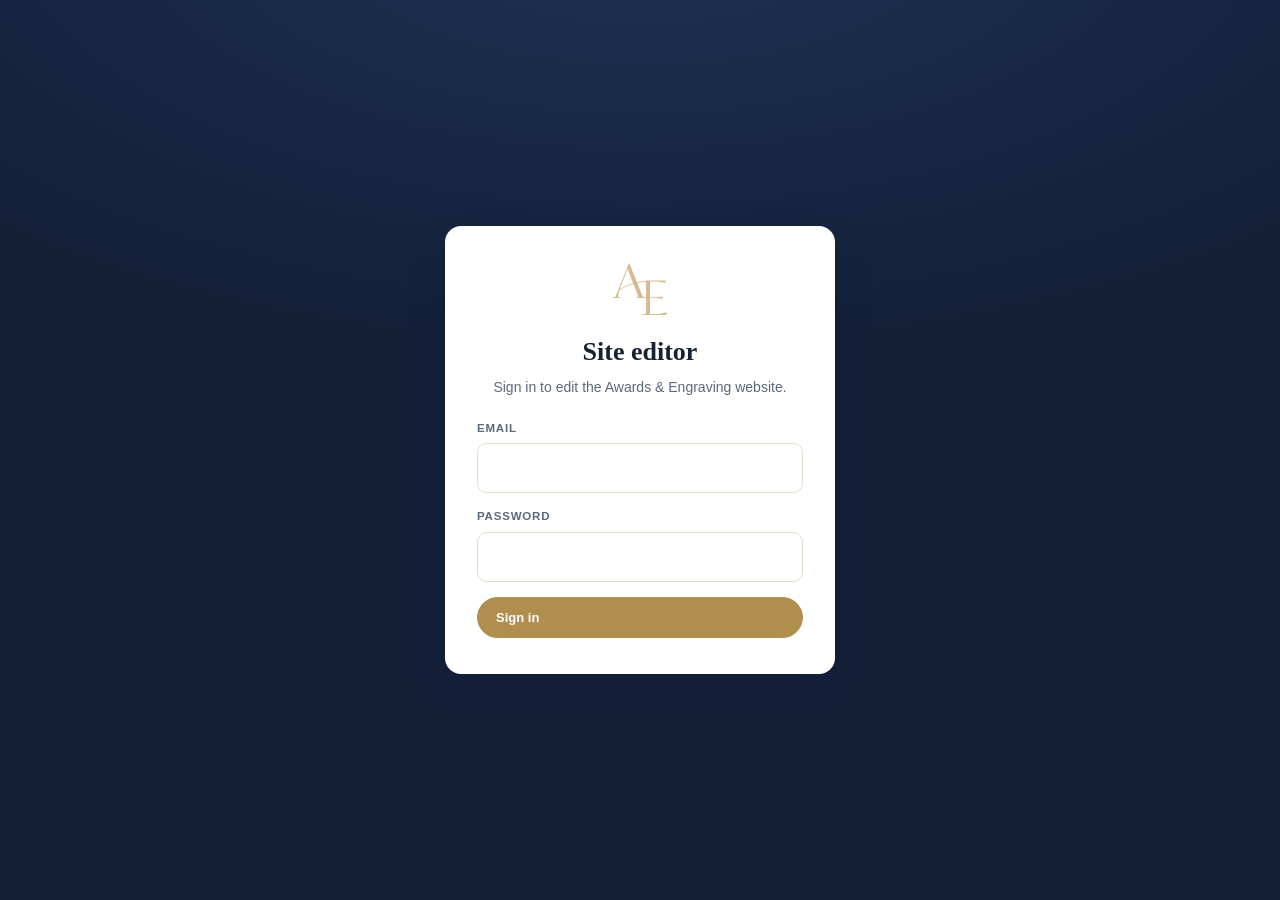
==== admin/index.html @ 7f47e7cb "Add CMS foundation — Supabase content store, admin panel, /api/quote email endpoint Ultraworked with" ====
<!DOCTYPE html>
<html lang="en">
<head>
<meta charset="UTF-8" />
<meta name="viewport" content="width=device-width, initial-scale=1.0" />
<meta name="robots" content="noindex, nofollow" />
<title>Site editor — Awards &amp; Engraving</title>
<link rel="icon" href="/assets/favicon.svg" />
<link rel="stylesheet" href="/assets/fonts.css" />
<link rel="stylesheet" href="/admin/admin.css" />
</head>
<body>

<!-- ── login ───────────────────────────────────────────────────────────── -->
<div class="login" id="loginView" hidden>
  <form class="login-card" id="loginForm">
    <img class="login-logo" src="/assets/ae-logomark-gold.svg" alt="" />
    <h1>Site editor</h1>
    <p class="muted">Sign in to edit the Awards &amp; Engraving website.</p>
    <label for="email">Email</label>
    <input id="email" type="email" autocomplete="username" required />
    <label for="password">Password</label>
    <input id="password" type="password" autocomplete="current-password" required />
    <button class="btn-gold" type="submit" id="loginBtn">Sign in</button>
    <p class="login-err" id="loginErr" hidden></p>
  </form>
</div>

<!-- ── app ─────────────────────────────────────────────────────────────── -->
<div class="app" id="appView" hidden>
  <aside class="side">
    <div class="side-brand">
      <img src="/assets/ae-logomark-gold.svg" alt="" />
      <span>Site editor</span>
    </div>
    <nav class="side-nav" id="sideNav"></nav>
    <div class="side-foot">
      <span class="avatar" id="whoInitial">?</span>
      <span class="who-wrap">
        <span class="who" id="whoAmI"></span>
        <button class="linkish" id="signOut" type="button">Sign out</button>
      </span>
    </div>
  </aside>

  <main class="main" id="main">
    <div class="loading">Loading…</div>
  </main>
</div>

<div class="toasts" id="toasts" aria-live="polite"></div>

<script src="/site-config.js"></script>
<script src="/admin/icons.js"></script>
<script src="/admin/verses.js"></script>
<script src="/admin/crop.js"></script>
<script src="/admin/admin.js"></script>
</body>
</html>
---- assets/fonts.css ----
/* Awards & Engraving — self-hosted webfonts (brand-substitute set)
   IvyPresto Display -> Cormorant Garamond | Centra No2 -> Inter | Pitch -> Space Grotesk */

@font-face{font-family:'Cormorant Garamond';font-style:italic;font-weight:500;font-display:swap;src:url('/assets/fonts/cormorantgaramond-500-i.woff2') format('woff2')}
@font-face{font-family:'Cormorant Garamond';font-style:italic;font-weight:600;font-display:swap;src:url('/assets/fonts/cormorantgaramond-600-i.woff2') format('woff2')}
@font-face{font-family:'Cormorant Garamond';font-style:normal;font-weight:400;font-display:swap;src:url('/assets/fonts/cormorantgaramond-400.woff2') format('woff2')}
@font-face{font-family:'Cormorant Garamond';font-style:normal;font-weight:500;font-display:swap;src:url('/assets/fonts/cormorantgaramond-500.woff2') format('woff2')}
@font-face{font-family:'Cormorant Garamond';font-style:normal;font-weight:600;font-display:swap;src:url('/assets/fonts/cormorantgaramond-600.woff2') format('woff2')}
@font-face{font-family:'Inter';font-style:normal;font-weight:400;font-display:swap;src:url('/assets/fonts/inter-400.woff2') format('woff2')}
@font-face{font-family:'Inter';font-style:normal;font-weight:500;font-display:swap;src:url('/assets/fonts/inter-500.woff2') format('woff2')}
@font-face{font-family:'Inter';font-style:normal;font-weight:600;font-display:swap;src:url('/assets/fonts/inter-600.woff2') format('woff2')}
@font-face{font-family:'Inter';font-style:normal;font-weight:700;font-display:swap;src:url('/assets/fonts/inter-700.woff2') format('woff2')}
@font-face{font-family:'Space Grotesk';font-style:normal;font-weight:400;font-display:swap;src:url('/assets/fonts/spacegrotesk-400.woff2') format('woff2')}
@font-face{font-family:'Space Grotesk';font-style:normal;font-weight:500;font-display:swap;src:url('/assets/fonts/spacegrotesk-500.woff2') format('woff2')}
@font-face{font-family:'Space Grotesk';font-style:normal;font-weight:600;font-display:swap;src:url('/assets/fonts/spacegrotesk-600.woff2') format('woff2')}
@font-face{font-family:'Space Grotesk';font-style:normal;font-weight:700;font-display:swap;src:url('/assets/fonts/spacegrotesk-700.woff2') format('woff2')}
---- admin/admin.css ----
/* Awards & Engraving — site editor.
   Plain CSS, no build. Light UI on purpose: this is used in daylight in a shop,
   where the dark marketing palette is hard to read for long stretches. */
:root{
  --navy:#132038; --navy-2:#1b2b48; --gold:#b08e4e; --gold-2:#d3b878;
  --ink:#182231; --ink-soft:#5d6879; --ink-mute:#8b95a5;
  --line:#e3ddcf; --line-2:#f0ebe0; --paper:#faf8f3; --card:#fff;
  --ok:#2e7d5b; --warn:#a4681c; --err:#b3402e;
  --serif:"Zodiak",Georgia,serif; --sans:"General Sans",-apple-system,BlinkMacSystemFont,sans-serif;
  --sh:0 1px 2px rgba(19,32,56,.05),0 6px 20px rgba(19,32,56,.06);
  --sh-lg:0 2px 4px rgba(19,32,56,.06),0 18px 42px rgba(19,32,56,.10);
}
*{box-sizing:border-box;margin:0;padding:0}
body{font-family:var(--sans);background:var(--paper);color:var(--ink);line-height:1.5;-webkit-font-smoothing:antialiased}
button,input,select,textarea{font:inherit;color:inherit}
[hidden]{display:none!important}
.ic{width:18px;height:18px;flex:0 0 auto}

/* ---------------- login ---------------- */
.login{min-height:100dvh;display:grid;place-items:center;padding:24px;
  background:radial-gradient(120% 80% at 50% -10%,#1e3252 0%,var(--navy) 60%)}
.login-card{width:100%;max-width:390px;background:var(--card);border-radius:16px;padding:36px 32px;box-shadow:var(--sh-lg);display:flex;flex-direction:column}
.login-logo{width:54px;height:54px;object-fit:contain;margin:0 auto 16px}
.login-card h1{font-family:var(--serif);font-size:26px;text-align:center}
.login-card .muted{text-align:center;color:var(--ink-soft);font-size:14px;margin:6px 0 22px}
.login-card label{font-size:11.5px;font-weight:600;letter-spacing:.07em;text-transform:uppercase;color:var(--ink-soft);margin-bottom:6px}
.login-card input{border:1px solid var(--line);border-radius:10px;padding:12px 13px;margin-bottom:15px;background:#fff}
.login-card input:focus{outline:2px solid var(--gold-2);outline-offset:1px;border-color:var(--gold)}
.login-err{margin-top:12px;color:var(--err);font-size:13.5px;text-align:center}

/* ---------------- shell ---------------- */
.app{display:grid;grid-template-columns:250px 1fr;min-height:100dvh}
.side{background:var(--navy);color:#f0e7d3;display:flex;flex-direction:column;padding:18px 12px;position:sticky;top:0;height:100dvh}
.side-brand{display:flex;align-items:center;gap:10px;padding:6px 8px 16px;font-family:var(--serif);font-size:16.5px}
.side-brand img{width:30px;height:30px;object-fit:contain}
.side-nav{display:flex;flex-direction:column;gap:1px;flex:1;overflow-y:auto}
.side-nav .grp{font-size:10px;letter-spacing:.15em;text-transform:uppercase;color:rgba(240,231,211,.4);padding:16px 10px 6px}
.side-nav button{display:flex;align-items:center;gap:10px;text-align:left;background:none;border:0;
  color:rgba(240,231,211,.82);padding:9px 10px;border-radius:9px;cursor:pointer;font-size:13.5px;transition:.15s}
.side-nav button .ic{opacity:.75}
.side-nav button:hover{background:rgba(255,255,255,.07);color:#fff}
.side-nav button:hover .ic{opacity:1}
.side-nav button[aria-current="true"]{background:var(--gold);color:var(--navy);font-weight:600}
.side-nav button[aria-current="true"] .ic{opacity:1}
.side-foot{border-top:1px solid rgba(255,255,255,.12);padding-top:12px;margin-top:8px;display:flex;align-items:center;gap:10px}
.avatar{flex:0 0 34px;width:34px;height:34px;border-radius:50%;background:var(--gold);color:var(--navy);
  display:grid;place-items:center;font-family:var(--serif);font-weight:700;font-size:15px}
.who-wrap{min-width:0;display:flex;flex-direction:column}
.who{font-size:11.5px;color:rgba(240,231,211,.62);overflow:hidden;text-overflow:ellipsis;white-space:nowrap}
.linkish{background:none;border:0;color:var(--gold-2);cursor:pointer;font-size:12.5px;text-align:left;padding:0;text-decoration:underline}
.main{min-width:0;display:flex;flex-direction:column}
.loading{padding:40px;color:var(--ink-soft)}

/* ---------------- dashboard ---------------- */
.dash-top{display:flex;align-items:center;justify-content:space-between;gap:26px;flex-wrap:wrap;
  padding:30px 30px 26px;background:linear-gradient(135deg,var(--navy) 0%,var(--navy-2) 100%);color:#f0e7d3}
.dash-hello .eyebrow-sm{font-size:11px;letter-spacing:.16em;text-transform:uppercase;color:var(--gold-2);margin-bottom:4px}
.dash-hello h1{font-family:var(--serif);font-size:34px;line-height:1.1}
.dash-hello .signed{display:flex;align-items:center;gap:7px;font-size:12.5px;color:rgba(240,231,211,.66);margin-top:8px}
.dash-hello .signed b{color:#f0e7d3;font-weight:600}
.dash-hello .dot{width:7px;height:7px;border-radius:50%;background:#5ad19a;box-shadow:0 0 0 3px rgba(90,209,154,.2)}
.verse{max-width:390px;border-left:2px solid var(--gold);padding:4px 0 4px 16px}
.verse blockquote{font-family:var(--serif);font-style:italic;font-size:15px;line-height:1.5;color:rgba(240,231,211,.9)}
.verse figcaption{font-size:11.5px;letter-spacing:.1em;text-transform:uppercase;color:var(--gold-2);margin-top:8px}

.dash-pad{padding:22px 30px 0}
.dash-h{font-family:var(--serif);font-size:16px;margin-bottom:12px;display:flex;align-items:center;gap:8px;color:var(--ink)}
.dash-h .ic{width:16px;height:16px;color:var(--gold)}
.dash-search{width:100%;display:flex;align-items:center;gap:11px;background:var(--card);border:1px solid var(--line);
  border-radius:12px;padding:14px 16px;cursor:pointer;color:var(--ink-soft);font-size:14.5px;box-shadow:var(--sh);transition:.18s}
.dash-search:hover{border-color:var(--gold);color:var(--ink)}
.dash-search .ic{color:var(--gold)}
.dash-search span{flex:1;text-align:left}
.dash-search kbd{font-family:var(--sans);font-size:11px;border:1px solid var(--line);border-radius:6px;padding:3px 7px;color:var(--ink-mute);background:var(--paper)}

.quick{display:grid;grid-template-columns:repeat(auto-fit,minmax(220px,1fr));gap:12px}
.quick-card{display:flex;align-items:center;gap:12px;background:var(--card);border:1px solid var(--line);border-radius:12px;
  padding:14px;cursor:pointer;text-align:left;box-shadow:var(--sh);transition:.18s}
.quick-card:hover{border-color:var(--gold);transform:translateY(-2px);box-shadow:var(--sh-lg)}
.quick-ic{flex:0 0 38px;width:38px;height:38px;border-radius:10px;display:grid;place-items:center}
.quick-tx{display:flex;flex-direction:column;min-width:0}
.quick-tx b{font-size:13.5px}
.quick-tx small{font-size:11.5px;color:var(--ink-soft)}
.tint-sky{background:#e4f1fb;color:#2b6ea8}
.tint-amber{background:#fdf2df;color:#a4681c}
.tint-green{background:#e5f3ec;color:#2e7d5b}
.tint-violet{background:#eeeafc;color:#5b46a8}
.tint-red{background:#fbe9e6;color:#b3402e}

.cards{display:grid;grid-template-columns:repeat(auto-fill,minmax(216px,1fr));gap:12px}
.card{border:1px solid var(--line);border-radius:14px;background:var(--card);padding:16px;text-align:left;cursor:pointer;box-shadow:var(--sh);transition:.18s}
.card:hover{border-color:var(--gold);transform:translateY(-2px);box-shadow:var(--sh-lg)}
.card-top{display:flex;align-items:center;justify-content:space-between;margin-bottom:11px}
.card-ic{width:36px;height:36px;border-radius:10px;background:rgba(176,142,78,.12);color:var(--gold);display:grid;place-items:center}
.card-go{width:15px;height:15px;color:var(--ink-mute)}
.card:hover .card-go{color:var(--gold)}
.card h4{font-family:var(--serif);font-size:16px;margin-bottom:3px}
.card p{font-size:12.5px;color:var(--ink-soft);line-height:1.45}
.card-path{display:inline-block;margin-top:9px;font-size:11px;color:var(--ink-mute);background:var(--paper);border:1px solid var(--line-2);border-radius:5px;padding:2px 6px}

.dash-two{display:grid;grid-template-columns:1fr 1fr;gap:22px;padding-bottom:40px}
.panel{list-style:none;border:1px solid var(--line);border-radius:14px;background:var(--card);overflow:hidden;box-shadow:var(--sh)}
.panel li{display:flex;gap:11px;align-items:flex-start;padding:12px 14px;border-top:1px solid var(--line-2);font-size:13px}
.panel li:first-child{border-top:0}
.panel li b{font-size:13px;display:block}
.panel li p{font-size:12px;color:var(--ink-soft);margin-top:1px}
.panel .when{margin-left:auto;font-size:11.5px;color:var(--ink-mute);white-space:nowrap}
.act-ic{flex:0 0 28px;width:28px;height:28px;border-radius:8px;display:grid;place-items:center}
.act-ic .ic{width:15px;height:15px}

/* ---------------- page header ---------------- */
.head{display:flex;align-items:flex-start;justify-content:space-between;gap:18px;padding:20px 28px 16px;border-bottom:1px solid var(--line-2);background:var(--card)}
.crumb{font-size:11.5px;color:var(--ink-mute);margin-bottom:5px}
.crumb a{color:var(--ink-soft);text-decoration:none}
.crumb a:hover{color:var(--gold)}
.crumb .sep{margin:0 6px}
.head h2{font-family:var(--serif);font-size:23px;line-height:1.2}
.head p{color:var(--ink-soft);font-size:13px;margin-top:4px;max-width:64ch}
.head-actions{display:flex;align-items:center;gap:10px;flex:0 0 auto}
.status{font-size:12.5px;color:var(--ink-soft);white-space:nowrap}
.status.dirty{color:var(--warn);font-weight:600}
.status.saved{color:var(--ok);font-weight:600}

.btn-gold{display:inline-flex;align-items:center;gap:7px;background:var(--gold);color:#fff;border:1px solid var(--gold);
  border-radius:100px;padding:10px 18px;font-weight:700;font-size:13px;cursor:pointer;transition:.2s}
.btn-gold:hover:not(:disabled){background:#c39c58}
.btn-gold:disabled{opacity:.4;cursor:not-allowed}
.btn-line{display:inline-flex;align-items:center;gap:7px;background:#fff;color:var(--ink);border:1px solid var(--line);border-radius:100px;padding:9px 15px;font-size:13px;cursor:pointer}
.btn-line:hover{border-color:var(--gold)}
.btn-sm{padding:6px 12px;font-size:12px;border-radius:8px}
.icobtn{display:grid;place-items:center;width:32px;height:32px;border:1px solid var(--line);background:#fff;border-radius:8px;cursor:pointer;color:var(--ink-soft)}
.icobtn:hover{border-color:var(--gold);color:var(--gold)}
.icobtn.on{background:var(--navy);border-color:var(--navy);color:var(--gold-2)}

/* ---------------- two-pane editor ---------------- */
.split{display:grid;grid-template-columns:minmax(0,470px) minmax(0,1fr);flex:1;min-height:0}
.pane-form{overflow-y:auto;padding:20px 24px 80px;border-right:1px solid var(--line-2);max-height:calc(100dvh - 96px)}
.pane-prev{position:relative;background:#eae4d7;display:flex;flex-direction:column;min-width:0}
.prev-bar{display:flex;align-items:center;gap:8px;padding:8px 12px;border-bottom:1px solid var(--line);background:var(--card)}
.prev-bar strong{font-size:13px}
.prev-bar .follow{font-size:11.5px;color:var(--gold);font-weight:600}
.prev-bar .sp{flex:1}
/* Absolutely positioned so a 1280px iframe cannot inflate its own container and
   defeat the width measurement used to scale it. */
.prev-wrap{position:relative;flex:1;overflow:hidden}
.prev-frame{position:absolute;top:16px;left:50%;background:#fff;box-shadow:var(--sh-lg);border:1px solid var(--line);transform-origin:top center}
.prev-frame iframe{border:0;display:block}

.sec{margin-bottom:22px;border:1px solid var(--line-2);border-radius:12px;background:var(--card);padding:14px;box-shadow:var(--sh)}
.sec h3{font-family:var(--serif);font-size:15.5px;margin-bottom:12px;display:flex;align-items:center;gap:8px}
.sec h3 .ic{width:15px;height:15px;color:var(--gold)}
.sec h3 .cnt{margin-left:auto;font-family:var(--sans);font-size:11px;font-weight:600;color:var(--ink-mute);background:var(--paper);border:1px solid var(--line-2);border-radius:100px;padding:2px 8px}

.field{margin-bottom:14px;padding-bottom:12px;border-bottom:1px dashed var(--line-2)}
.field:last-child{margin-bottom:0;padding-bottom:0;border-bottom:0}
.field label{display:block;font-size:11.5px;font-weight:600;letter-spacing:.04em;color:var(--ink-soft);margin-bottom:5px}
.field .sub{display:flex;align-items:center;gap:6px;font-size:11.5px;color:var(--ink-mute);margin-top:6px}
.field .sub .ic{width:13px;height:13px}
.field input[type=text],.field textarea{width:100%;border:1px solid var(--line);border-radius:9px;padding:9px 11px;background:#fff;font-size:13.5px}
.field textarea{min-height:84px;resize:vertical;line-height:1.6}
.field input:focus,.field textarea:focus{outline:2px solid var(--gold-2);outline-offset:1px;border-color:var(--gold)}
.count{float:right;font-size:10.5px;color:var(--ink-mute);font-weight:400;letter-spacing:0}
.hint{font-size:12.5px;color:var(--ink-soft);margin-bottom:14px}
.peek{display:inline-flex;align-items:center;gap:5px;margin-top:7px;background:none;border:0;color:var(--ink-mute);font-size:11.5px;cursor:pointer;padding:0}
.peek .ic{width:13px;height:13px}
.peek:hover{color:var(--gold)}

.rt-tools{display:flex;flex-wrap:wrap;gap:4px;border:1px solid var(--line);border-bottom:0;border-radius:9px 9px 0 0;padding:5px;background:#fbf9f4}
.rt-tools button{background:#fff;border:1px solid var(--line);border-radius:6px;min-width:28px;height:26px;padding:0 7px;cursor:pointer;font-size:12px}
.rt-tools button:hover{border-color:var(--gold)}
.rt{border:1px solid var(--line);border-radius:0 0 9px 9px;padding:11px;min-height:110px;background:#fff;line-height:1.6;font-size:13.5px}
.rt:focus{outline:2px solid var(--gold-2);outline-offset:1px}
.rt p{margin:0 0 .6em}.rt h2,.rt h3{font-family:var(--serif);margin:.4em 0 .25em}
.rt ul,.rt ol{margin:0 0 .6em 1.2em}

.img-slot{display:flex;gap:12px;align-items:flex-start;border:1px solid var(--line);border-radius:10px;padding:10px;background:#fff}
.img-thumb{flex:0 0 84px;width:84px;height:84px;border-radius:8px;object-fit:cover;background:var(--line-2);border:1px solid var(--line)}
.img-side{flex:1;min-width:0;font-size:12px}
.prog{height:5px;background:var(--line-2);border-radius:3px;overflow:hidden;margin-top:8px}
.prog i{display:block;height:100%;background:var(--gold);width:0;transition:width .2s}

/* ---------------- lists ---------------- */
.rows{display:flex;flex-direction:column;gap:9px}
.row{border:1px solid var(--line);border-radius:11px;background:#fff;box-shadow:var(--sh)}
.row-top{display:flex;align-items:center;gap:10px;padding:11px 12px;cursor:pointer}
.row-top b{font-size:13.5px}
.row-top .meta{font-size:12px;color:var(--ink-soft)}
.row-top .sp{flex:1}
.av{flex:0 0 28px;width:28px;height:28px;border-radius:50%;color:#fff;display:grid;place-items:center;font-family:var(--serif);font-weight:700;font-size:13px}
.row-body{border-top:1px solid var(--line-2);padding:13px}
.checks{display:flex;flex-direction:column;gap:7px;margin:10px 0}
.checks label{display:flex;align-items:center;gap:8px;font-size:13px;color:var(--ink)}
.rowacts{display:flex;gap:8px;margin-top:6px}
.pill{display:inline-flex;align-items:center;gap:5px;font-size:10.5px;font-weight:700;letter-spacing:.05em;text-transform:uppercase;padding:3px 9px;border-radius:100px;border:1px solid var(--line)}
.pill .ic{width:12px;height:12px}
.pill.on{background:#e8f3ec;border-color:#bcdcc9;color:var(--ok)}
.pill.off{background:#f3f0e9;color:var(--ink-mute)}
.pill.feat{background:#fdf3e0;border-color:#e8d3a6;color:var(--warn)}

/* ---------------- ⌘K palette ---------------- */
.pal-overlay{position:fixed;inset:0;background:rgba(19,32,56,.42);backdrop-filter:blur(3px);display:grid;place-items:start center;padding-top:12vh;z-index:80}
.pal{width:min(560px,92vw);background:#fff;border-radius:14px;box-shadow:var(--sh-lg);overflow:hidden}
.pal-in{display:flex;align-items:center;gap:10px;padding:14px 16px;border-bottom:1px solid var(--line-2)}
.pal-in .ic{color:var(--gold)}
.pal-in input{flex:1;border:0;outline:0;font-size:15px}
.pal-list{max-height:52vh;overflow-y:auto;padding:6px}
.pal-row{width:100%;display:flex;align-items:center;gap:11px;background:none;border:0;padding:10px 11px;border-radius:9px;cursor:pointer;text-align:left}
.pal-row:hover,.pal-row:focus{background:var(--paper)}
.pal-row .ic{color:var(--gold)}
.pal-row b{display:block;font-size:13.5px}
.pal-row small{font-size:11.5px;color:var(--ink-soft)}

/* ---------------- toasts ---------------- */
.toasts{position:fixed;right:16px;bottom:16px;display:flex;flex-direction:column;gap:8px;z-index:90}
.toast{display:flex;align-items:center;gap:9px;background:var(--navy);color:#f0e7d3;padding:11px 15px;border-radius:11px;box-shadow:var(--sh-lg);font-size:13.5px;max-width:400px}
.toast .ic{color:#5ad19a}
.toast.err{background:var(--err)}
.toast.err .ic{color:#fff}
.toast a{color:var(--gold-2);margin-left:auto;white-space:nowrap}

@media (max-width:1100px){ .dash-two{grid-template-columns:1fr} }
@media (max-width:900px){
  .app{grid-template-columns:1fr}
  .side{position:static;height:auto;flex-direction:row;align-items:center;gap:8px;padding:10px;overflow-x:auto}
  .side-brand{padding:0 8px 0 0}.side-brand span{display:none}
  .side-nav{flex-direction:row;flex:1;overflow-x:auto}
  .side-nav .grp{display:none}
  .side-nav button span{display:none}
  .side-nav button{padding:9px}
  .side-foot{border:0;margin:0;padding:0}.who-wrap{display:none}
  .split{grid-template-columns:1fr}
  .pane-form{max-height:none;border-right:0}
  .pane-prev{display:none}
  .dash-top{padding:20px}
  .dash-hello h1{font-size:26px}
}

/* ---------------- crop dialog ---------------- */
.crop-overlay{position:fixed;inset:0;background:rgba(19,32,56,.55);backdrop-filter:blur(3px);display:grid;place-items:center;z-index:95;padding:20px}
.crop-box{background:#fff;border-radius:16px;box-shadow:var(--sh-lg);padding:22px;max-width:min(560px,94vw)}
.crop-box h3{font-family:var(--serif);font-size:19px;margin-bottom:4px}
.crop-hint{font-size:12.5px;color:var(--ink-soft);margin-bottom:14px}
.crop-canvas{display:block;margin:0 auto;border-radius:10px;cursor:grab;background:var(--paper);max-width:100%}
.crop-canvas:active{cursor:grabbing}
.crop-tools{display:flex;align-items:center;gap:10px;margin:14px 0 4px;font-size:12px;color:var(--ink-soft)}
.crop-zoom{flex:1;accent-color:var(--gold)}
.crop-acts{display:flex;justify-content:flex-end;gap:9px;margin-top:14px}
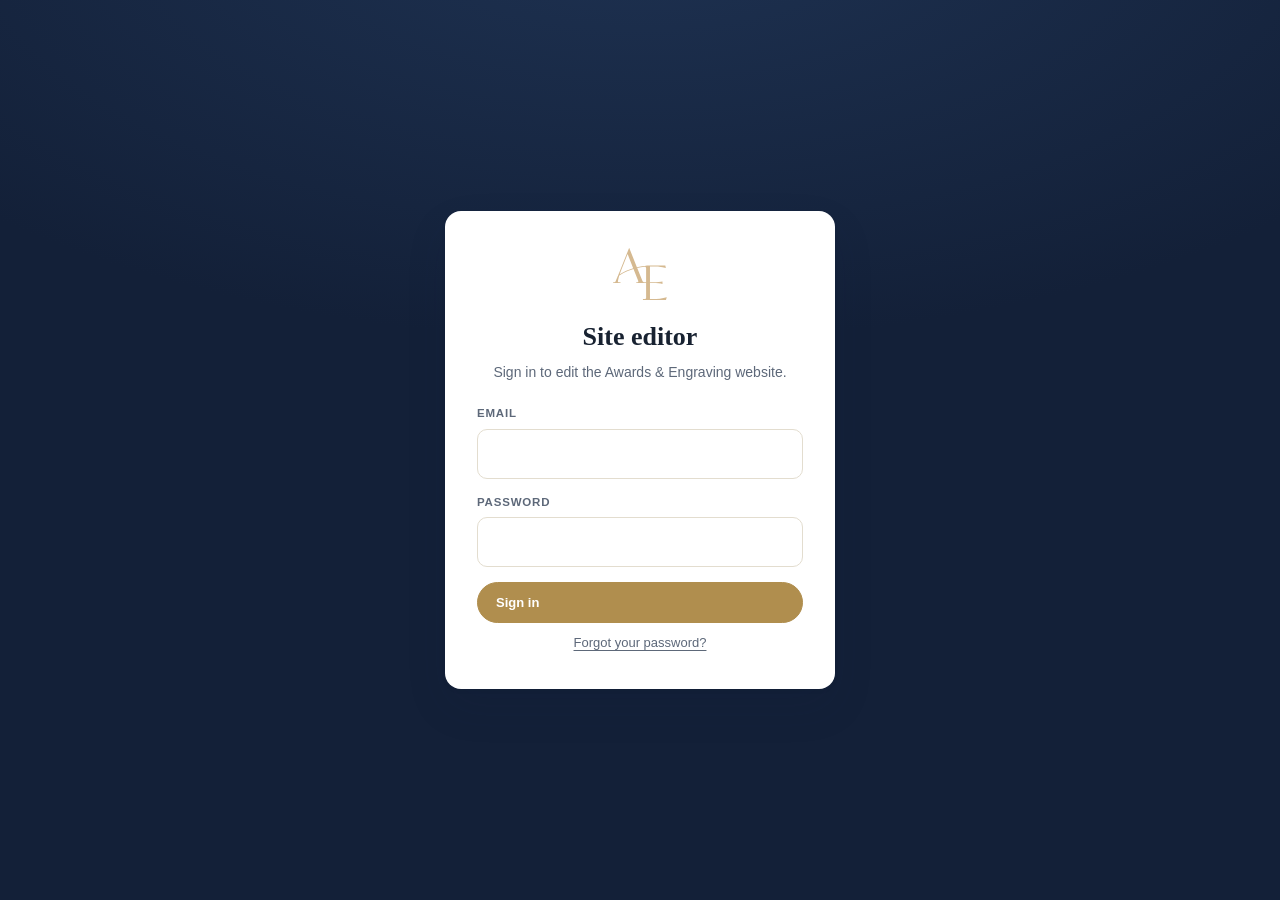
==== commit 3dd54ebe: "Client self-management: portfolio, services, categories and vendors The client could reword the site" ====
--- a/admin/index.html
+++ b/admin/index.html
@@ -22,7 +22,24 @@
     <label for="password">Password</label>
     <input id="password" type="password" autocomplete="current-password" required />
     <button class="btn-gold" type="submit" id="loginBtn">Sign in</button>
+    <button class="login-link" type="button" id="forgotBtn">Forgot your password?</button>
     <p class="login-err" id="loginErr" hidden></p>
+    <p class="login-ok" id="loginOk" hidden></p>
+  </form>
+
+  <!-- Shown when arriving from a reset email (Supabase puts a recovery token
+       in the URL fragment). Lets the user set a new password without us ever
+       seeing it. -->
+  <form class="login-card" id="resetForm" hidden>
+    <img class="login-logo" src="/assets/ae-logomark-gold.svg" alt="" />
+    <h1>Choose a password</h1>
+    <p class="muted">Pick something you'll remember — at least 8 characters.</p>
+    <label for="newPass">New password</label>
+    <input id="newPass" type="password" autocomplete="new-password" minlength="8" required />
+    <label for="newPass2">Type it again</label>
+    <input id="newPass2" type="password" autocomplete="new-password" minlength="8" required />
+    <button class="btn-gold" type="submit" id="resetBtn">Save password</button>
+    <p class="login-err" id="resetErr" hidden></p>
   </form>
 </div>
 
@@ -51,6 +68,7 @@
 <div class="toasts" id="toasts" aria-live="polite"></div>
 
 <script src="/site-config.js"></script>
+<script src="/assets/sentry.js"></script>
 <script src="/admin/icons.js"></script>
 <script src="/admin/verses.js"></script>
 <script src="/admin/crop.js"></script>
--- a/admin/admin.css
+++ b/admin/admin.css
@@ -34,7 +34,21 @@
 .side-brand{display:flex;align-items:center;gap:10px;padding:6px 8px 16px;font-family:var(--serif);font-size:16.5px}
 .side-brand img{width:30px;height:30px;object-fit:contain}
 .side-nav{display:flex;flex-direction:column;gap:1px;flex:1;overflow-y:auto}
-.side-nav .grp{font-size:10px;letter-spacing:.15em;text-transform:uppercase;color:rgba(240,231,211,.4);padding:16px 10px 6px}
+/* Group headings are the map of the whole panel — at 10px/40% they were
+   effectively invisible and people scanned straight past them into the wrong
+   section. Bigger, brighter, in the brand gold, with a rule above so each
+   group reads as its own block rather than more list items. */
+.side-nav .grp{
+  font-size:11.5px;
+  font-weight:700;
+  letter-spacing:.16em;
+  text-transform:uppercase;
+  color:var(--gold);
+  padding:9px 10px 7px;
+  margin-top:16px;
+  border-top:1px solid rgba(255,255,255,.13);
+}
+.side-nav .grp:first-of-type{margin-top:10px}
 .side-nav button{display:flex;align-items:center;gap:10px;text-align:left;background:none;border:0;
   color:rgba(240,231,211,.82);padding:9px 10px;border-radius:9px;cursor:pointer;font-size:13.5px;transition:.15s}
 .side-nav button .ic{opacity:.75}
@@ -224,7 +238,14 @@
   .side{position:static;height:auto;flex-direction:row;align-items:center;gap:8px;padding:10px;overflow-x:auto}
   .side-brand{padding:0 8px 0 0}.side-brand span{display:none}
   .side-nav{flex-direction:row;flex:1;overflow-x:auto}
-  .side-nav .grp{display:none}
+  /* Nav is a horizontal icon strip here — the heading text won't fit, but the
+     grouping still should, so it becomes a vertical divider instead. */
+  .side-nav .grp{
+    font-size:0; padding:0; margin:0 4px;
+    border-top:0; border-left:1px solid rgba(255,255,255,.16);
+    align-self:stretch;
+  }
+  .side-nav .grp:first-of-type{border-left:0;margin:0}
   .side-nav button span{display:none}
   .side-nav button{padding:9px}
   .side-foot{border:0;margin:0;padding:0}.who-wrap{display:none}
@@ -245,3 +266,159 @@
 .crop-tools{display:flex;align-items:center;gap:10px;margin:14px 0 4px;font-size:12px;color:var(--ink-soft)}
 .crop-zoom{flex:1;accent-color:var(--gold)}
 .crop-acts{display:flex;justify-content:flex-end;gap:9px;margin-top:14px}
+
+/* ---- Portfolio pictures --------------------------------------------------
+   A card grid rather than a list: the photo *is* the row. The old layout put a
+   36px thumbnail on the left and the status pills hard right, leaving a wide
+   dead band across the middle of every row and making a picture manager read
+   like a spreadsheet. */
+.pf-grid{
+  display:grid; gap:16px;
+  grid-template-columns:repeat(auto-fill,minmax(190px,1fr));
+  align-items:start;
+}
+.pf-card{
+  border:1px solid var(--line);
+  border-radius:12px; overflow:hidden;
+  background:var(--card); box-shadow:var(--sh);
+  transition:border-color .15s,transform .15s;
+}
+.pf-card:hover{border-color:var(--gold);transform:translateY(-2px)}
+.pf-card.is-hidden .pf-shot img{opacity:.35;filter:grayscale(1)}
+
+/* Selected card takes the full grid width and reveals the editor beneath. */
+.pf-card.is-open{grid-column:1/-1;transform:none;border-color:var(--gold)}
+.pf-card.is-open .pf-head{display:flex;align-items:center;gap:14px;text-align:left}
+.pf-card.is-open .pf-shot{width:96px;flex:none}
+.pf-card.is-open .pf-cap{padding:0}
+
+.pf-head{
+  display:block; width:100%; padding:0; margin:0;
+  background:none; border:0; color:inherit; font:inherit;
+  cursor:pointer; text-align:left;
+}
+.pf-shot{position:relative;display:block}
+.pf-shot img{
+  width:100%; aspect-ratio:4/5; object-fit:cover; display:block;
+  background:var(--line-2);
+}
+.pf-badges{position:absolute;top:8px;left:8px;display:flex;flex-wrap:wrap;gap:5px}
+.pf-badge{
+  font-size:9.5px;font-weight:700;letter-spacing:.08em;text-transform:uppercase;
+  padding:3px 7px;border-radius:100px;backdrop-filter:blur(4px);
+}
+.pf-badge.feat{background:rgba(176,142,78,.92);color:#132038}
+.pf-badge.off{background:rgba(19,32,56,.88);color:#f0e7d3}
+.pf-cap{padding:9px 10px 11px;display:flex;flex-direction:column;gap:2px}
+.pf-cap b{font-size:13.5px;font-weight:700;color:var(--ink);line-height:1.25}
+.pf-cap span{font-size:12px;color:var(--ink-soft)}
+
+.pf-body{padding:0 14px 14px;border-top:1px solid var(--line)}
+.pf-form{display:grid;grid-template-columns:180px 1fr;gap:18px;padding-top:14px}
+@media (max-width:700px){.pf-form{grid-template-columns:1fr}}
+.pf-form-fields{display:flex;flex-direction:column;gap:10px}
+.pf-preview{
+  width:100%; aspect-ratio:4/5; object-fit:cover;
+  border-radius:9px; display:block; margin-bottom:8px;
+  background:var(--line-2);
+}
+.pf-acts{display:flex;align-items:center;gap:8px;flex-wrap:wrap;padding-top:14px}
+.pf-acts .sp{flex:1}
+.btn-line.danger:hover{border-color:#c2564e;color:#e4938c}
+
+/* ---- Photo library -------------------------------------------------------
+   Fixed-height tiles so a portrait phone photo and a wide storefront shot sit
+   on the same grid line. */
+.media-grid{
+  display:grid; gap:14px;
+  grid-template-columns:repeat(auto-fill,minmax(180px,1fr));
+  margin-top:14px;
+}
+.media-tile{
+  margin:0; border-radius:12px; overflow:hidden;
+  background:var(--card); box-shadow:var(--sh);
+  border:1px solid var(--line);
+  display:flex; flex-direction:column;
+}
+.media-tile img{
+  width:100%; height:150px; object-fit:cover; display:block;
+  background:var(--line-2);
+}
+.media-tile figcaption{
+  display:flex; align-items:center; gap:8px; flex-wrap:wrap;
+  padding:9px 10px 7px; font-size:12px;
+}
+.media-tile .media-meta{color:var(--ink-soft)}
+.media-tile .rowacts{display:flex; gap:6px}
+
+/* Section headings on the Photos screen */
+.media-h{font-family:var(--serif,serif);font-size:18px;margin:26px 0 2px;color:var(--ink)}
+.media-h:first-child{margin-top:4px}
+/* Built-in photos are read-only — dim them slightly so the difference from
+   the client's own uploads is visible at a glance. */
+.media-tile.is-builtin{opacity:.78}
+.media-tile.is-builtin img{height:120px}
+.media-tile.is-builtin:hover{opacity:1}
+
+/* ---- Page tabs -----------------------------------------------------------
+   Portfolio and Reviews each own a page AND a list of things. They used to be
+   two sidebar entries; now they are one screen with two tabs. */
+.tabs{display:flex;gap:2px;padding:0 24px;border-bottom:1px solid var(--line);background:var(--card)}
+.tabs .tab{
+  background:none;border:0;cursor:pointer;font:inherit;font-size:13.5px;font-weight:600;
+  color:var(--ink-soft);padding:11px 14px;border-bottom:2px solid transparent;margin-bottom:-1px;
+  transition:color .15s,border-color .15s;
+}
+.tabs .tab:hover{color:var(--ink)}
+.tabs .tab.on{color:var(--ink);border-bottom-color:var(--gold)}
+.toolbar{display:flex;align-items:center;gap:12px;margin-bottom:14px}
+.toolbar .sp{flex:1}
+.toolbar .hint{margin:0}
+
+/* Forgot-password link and the success line on the sign-in card. */
+.login-card .login-link{
+  background:none;border:0;cursor:pointer;font:inherit;font-size:13px;
+  color:var(--ink-soft);text-decoration:underline;text-underline-offset:3px;
+  padding:10px 0 0;align-self:center;
+}
+.login-card .login-link:hover{color:var(--ink)}
+.login-card .login-link:disabled{opacity:.6;cursor:default}
+.login-ok{
+  margin:12px 0 0;padding:10px 12px;border-radius:9px;font-size:13px;line-height:1.45;
+  background:rgba(58,138,86,.1);border:1px solid rgba(58,138,86,.4);color:#2f6b45;
+}
+
+/* ---- Tag chip editor (services) ------------------------------------------
+   Add with Enter, remove with ×, backspace on an empty input pops the last
+   one. Beats asking a client to type comma-separated values. */
+.tag-edit{
+  display:flex;flex-wrap:wrap;gap:6px;align-items:center;
+  border:1px solid var(--line);border-radius:9px;background:#fff;padding:7px 8px;min-height:42px;
+}
+.tag-edit input{border:0;outline:0;flex:1;min-width:150px;padding:4px 2px;font:inherit;background:none}
+.tag-chip{
+  display:inline-flex;align-items:center;gap:5px;
+  background:var(--line-2);border:1px solid var(--line);border-radius:100px;
+  padding:3px 4px 3px 10px;font-size:12.5px;color:var(--ink);
+}
+.tag-x{
+  background:none;border:0;cursor:pointer;font-size:15px;line-height:1;
+  color:var(--ink-mute);padding:0 4px;border-radius:100px;
+}
+.tag-x:hover{color:#c2564e}
+
+/* ---- Services + vendors managers ---------------------------------------- */
+.svc-form{display:grid;grid-template-columns:200px 1fr;gap:18px;padding-top:4px}
+@media (max-width:760px){.svc-form{grid-template-columns:1fr}}
+.svc-form-fields{display:flex;flex-direction:column;gap:10px}
+.svc-preview{width:100%;aspect-ratio:4/3;object-fit:cover;border-radius:9px;display:block;margin-bottom:8px;background:var(--line-2)}
+.svc-numeral{
+  flex:none;width:26px;text-align:center;font-family:var(--serif,serif);
+  font-size:13px;color:var(--gold);font-weight:700;
+}
+.two-up{display:grid;grid-template-columns:1fr 1fr;gap:10px}
+@media (max-width:560px){.two-up{grid-template-columns:1fr}}
+.ven-thumb{width:36px;height:36px;flex:none;object-fit:contain;border-radius:6px;background:var(--line-2)}
+.ven-preview{width:120px;height:120px;object-fit:contain;border-radius:9px;display:block;margin-bottom:8px;background:var(--line-2)}
+.ven-thumb:not([src]),.ven-thumb[src=""]{visibility:hidden}
+.ven-preview:not([src]),.ven-preview[src=""]{display:none}
